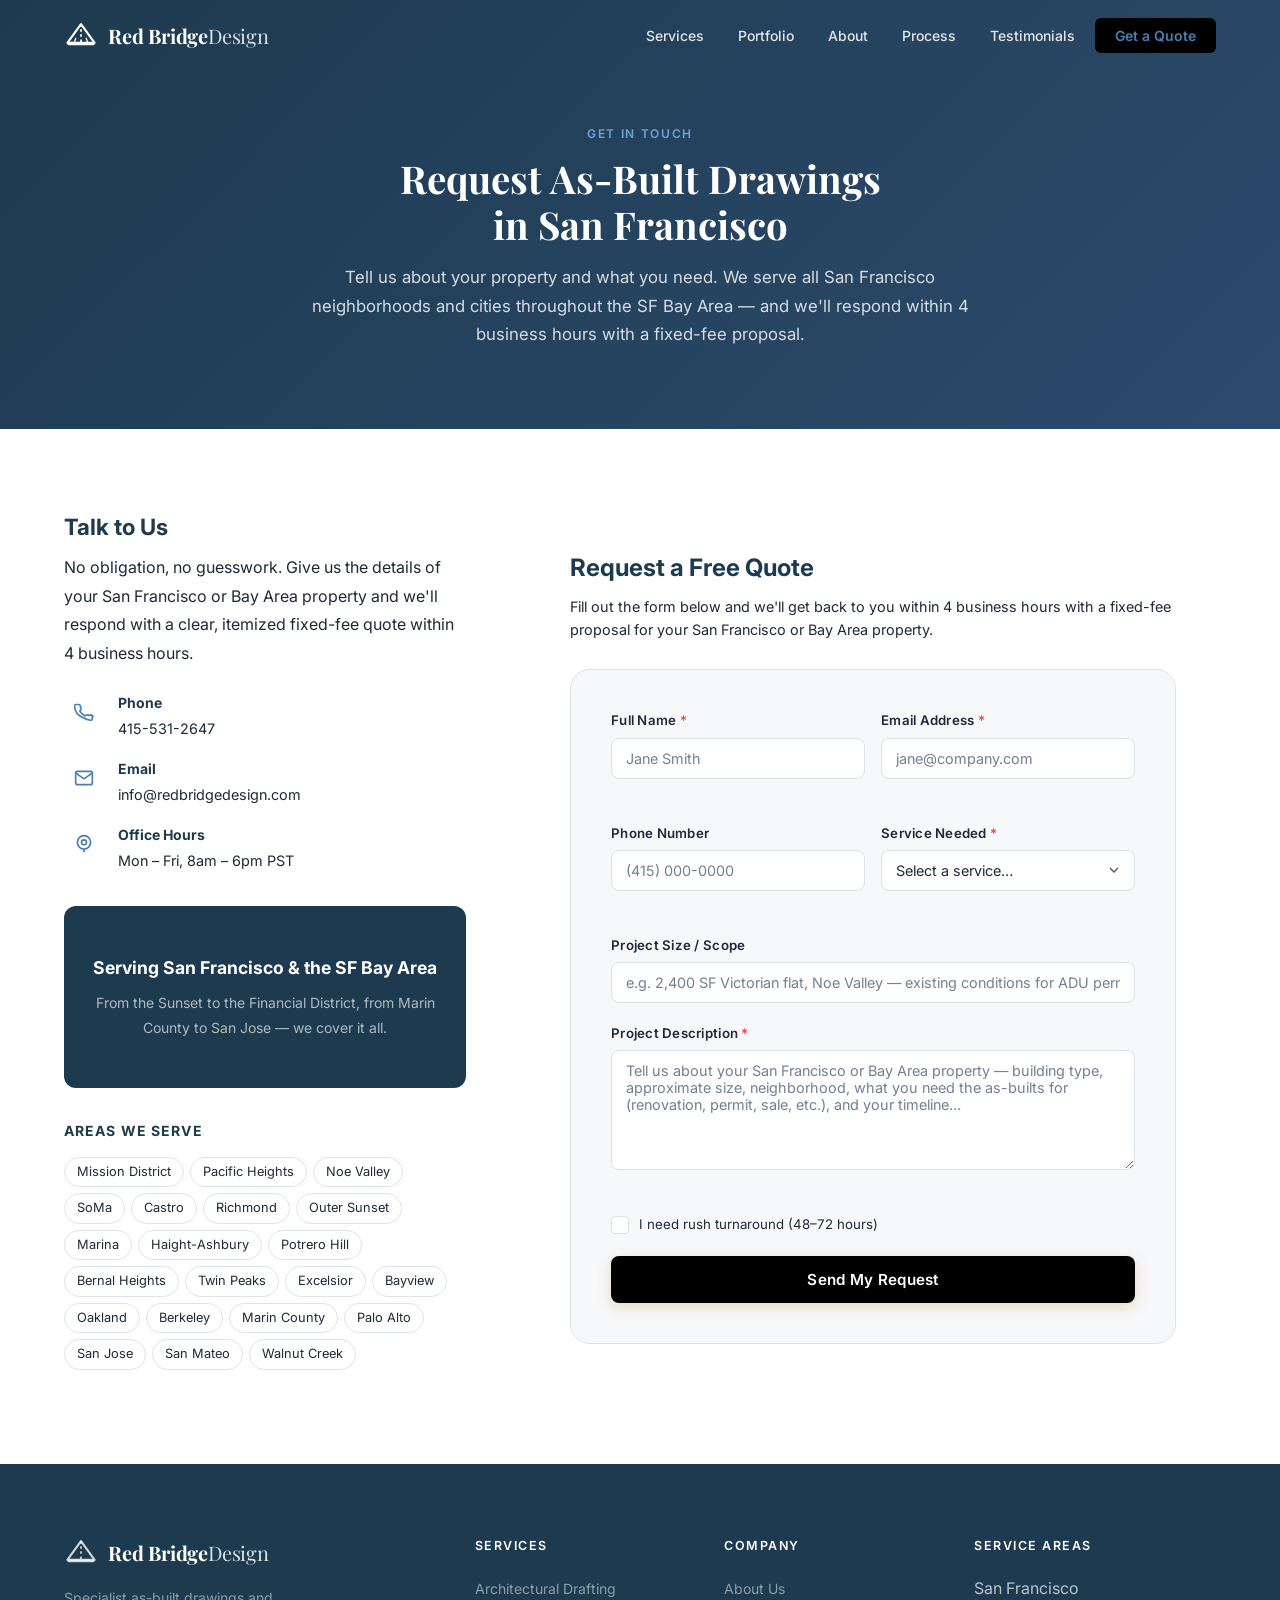
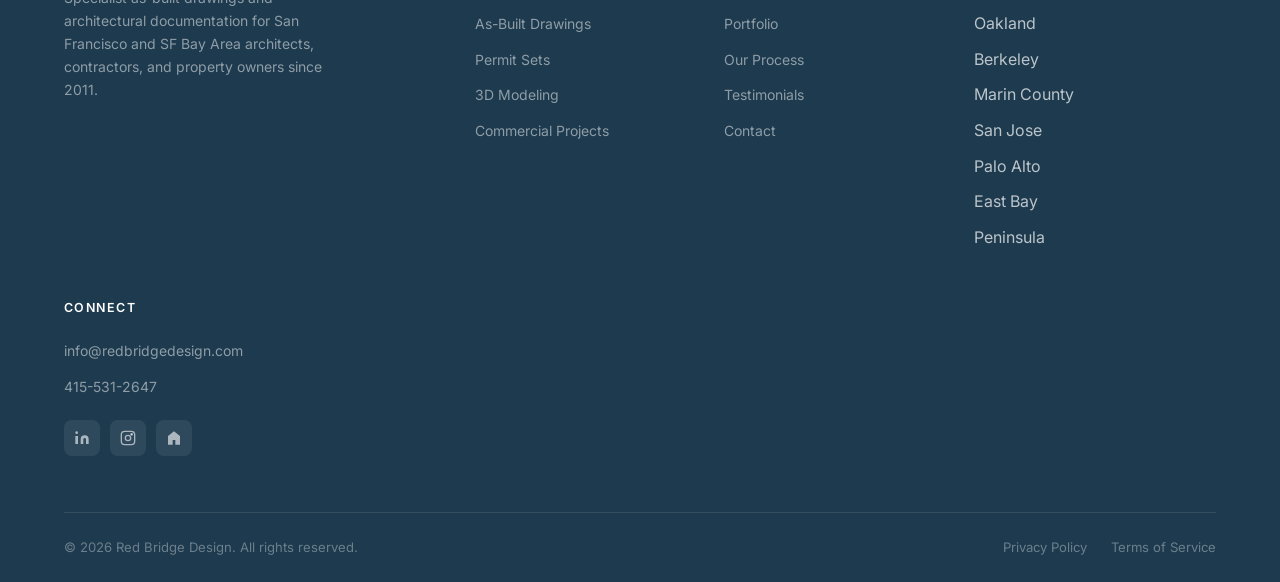
==== contact.html @ 8343b55d "SEO overhaul: separate pages, SF Bay Area optimization, schema markup - Break out all nav sections i" ====
<!DOCTYPE html>
<html lang="en">
<head>
  <meta charset="UTF-8" />
  <meta name="viewport" content="width=device-width, initial-scale=1.0" />
  <title>Get a Free As-Built Drawing Quote | Red Bridge Design San Francisco</title>
  <meta name="description" content="Request a free quote for as-built drawings in San Francisco or the SF Bay Area. Red Bridge Design responds within 4 hours with a fixed-fee proposal." />
  <link rel="canonical" href="https://redbridgedesign.com/contact.html" />

  <!-- Open Graph -->
  <meta property="og:title" content="Get a Free As-Built Drawing Quote | Red Bridge Design San Francisco" />
  <meta property="og:description" content="Request a free quote for as-built drawings in San Francisco or the SF Bay Area. Fixed-fee proposals returned within 4 hours." />
  <meta property="og:url" content="https://redbridgedesign.com/contact.html" />
  <meta property="og:type" content="website" />
  <meta property="og:image" content="https://redbridgedesign.com/assets/og-image.jpg" />

  <!-- Twitter Card -->
  <meta name="twitter:card" content="summary_large_image" />
  <meta name="twitter:title" content="Get a Free As-Built Drawing Quote | Red Bridge Design San Francisco" />
  <meta name="twitter:description" content="Fixed-fee as-built drawing proposals for San Francisco and SF Bay Area properties. Respond within 4 hours." />

  <link rel="stylesheet" href="styles.css" />
  <link rel="preconnect" href="https://fonts.googleapis.com" />
  <link rel="preconnect" href="https://fonts.gstatic.com" crossorigin />
  <link href="https://fonts.googleapis.com/css2?family=Inter:wght@300;400;500;600;700&family=Playfair+Display:wght@400;600;700&display=swap" rel="stylesheet" />
  <style>
    .page-hero {
      background: linear-gradient(135deg, var(--clr-navy) 0%, var(--clr-navy-mid) 100%);
      color: white;
      padding: 120px 0 80px;
      text-align: center;
    }
    .page-hero .section-eyebrow { color: var(--clr-blue-light); }
    .page-hero .section-title { color: white; }
    .page-hero .section-subtitle { color: rgba(255,255,255,0.82); max-width: 700px; margin: 0 auto; }
    .nav__link--active { color: var(--clr-blue) !important; font-weight: 600; }

    .contact-page { padding: 80px 0; }
    .contact-page__grid { display: grid; grid-template-columns: 1fr 1.6fr; gap: 64px; align-items: start; }

    .contact-sidebar h2 { color: var(--clr-navy); font-size: 1.4rem; margin-bottom: 8px; }
    .contact-sidebar p { color: var(--clr-text-muted); line-height: 1.8; margin-bottom: 24px; }
    .contact-detail-list { list-style: none; padding: 0; display: flex; flex-direction: column; gap: 16px; margin-bottom: 32px; }
    .contact-detail-list li { display: flex; gap: 14px; align-items: flex-start; }
    .contact-detail-list__icon { flex-shrink: 0; width: 40px; height: 40px; background: var(--clr-surface); border-radius: 8px; display: flex; align-items: center; justify-content: center; color: var(--clr-blue); }
    .contact-detail-list__icon svg { width: 20px; height: 20px; }
    .contact-detail-list strong { display: block; color: var(--clr-navy); font-size: 0.875rem; margin-bottom: 2px; }
    .contact-detail-list a, .contact-detail-list span { color: var(--clr-text-muted); font-size: 0.9rem; }
    .contact-detail-list a:hover { color: var(--clr-blue); }

    .contact-map-placeholder { background: var(--clr-navy); border-radius: 12px; padding: 48px 24px; text-align: center; color: white; margin-bottom: 32px; }
    .contact-map-placeholder h3 { color: white; margin-bottom: 8px; font-size: 1.1rem; }
    .contact-map-placeholder p { color: rgba(255,255,255,0.65); font-size: 0.875rem; margin: 0; }

    .contact-areas h3 { color: var(--clr-navy); font-size: 0.875rem; text-transform: uppercase; letter-spacing: 0.08em; margin-bottom: 14px; }
    .contact-area-tags { display: flex; flex-wrap: wrap; gap: 6px; }
    .contact-area-tag { background: var(--clr-surface); border: 1px solid var(--clr-border); border-radius: 16px; padding: 4px 12px; font-size: 0.8rem; color: var(--clr-text-muted); }

    .contact-form-wrap { background: var(--clr-surface); border-radius: 16px; padding: 40px; }
    .contact-form-wrap h2 { color: var(--clr-navy); margin-bottom: 8px; }
    .contact-form-wrap .form-intro { color: var(--clr-text-muted); margin-bottom: 28px; font-size: 0.9rem; }

    @media (max-width: 900px) {
      .contact-page__grid { grid-template-columns: 1fr; gap: 48px; }
    }
  </style>
</head>
<body>

  <!-- ======= NAVIGATION ======= -->
  <header class="site-header" id="site-header">
    <nav class="nav container">
      <a href="index.html" class="nav__logo">
        <span class="nav__logo-icon">
          <svg viewBox="0 0 40 40" fill="none" xmlns="http://www.w3.org/2000/svg" aria-hidden="true">
            <rect x="4" y="28" width="32" height="3" rx="1.5" fill="currentColor"/>
            <path d="M20 6 L36 28 H4 Z" stroke="currentColor" stroke-width="2.5" fill="none" stroke-linejoin="round"/>
            <line x1="20" y1="6" x2="20" y2="28" stroke="currentColor" stroke-width="2" stroke-dasharray="3 3"/>
            <line x1="12" y1="28" x2="14" y2="22" stroke="currentColor" stroke-width="1.5"/>
            <line x1="28" y1="28" x2="26" y2="22" stroke="currentColor" stroke-width="1.5"/>
          </svg>
        </span>
        <span class="nav__logo-text">Red Bridge<span>Design</span></span>
      </a>

      <ul class="nav__links" id="nav-links">
        <li><a href="services.html" class="nav__link">Services</a></li>
        <li><a href="portfolio.html" class="nav__link">Portfolio</a></li>
        <li><a href="about.html" class="nav__link">About</a></li>
        <li><a href="process.html" class="nav__link">Process</a></li>
        <li><a href="testimonials.html" class="nav__link">Testimonials</a></li>
        <li><a href="contact.html" class="nav__link nav__link--active nav__link--cta">Get a Quote</a></li>
      </ul>

      <button class="nav__hamburger" id="hamburger" aria-label="Toggle navigation" aria-expanded="false">
        <span></span><span></span><span></span>
      </button>
    </nav>
  </header>

  <main>

    <!-- ======= PAGE HERO ======= -->
    <section class="page-hero section">
      <div class="container">
        <p class="section-eyebrow">Get In Touch</p>
        <h1 class="section-title">Request As-Built Drawings<br/>in San Francisco</h1>
        <p class="section-subtitle">Tell us about your property and what you need. We serve all San Francisco neighborhoods and cities throughout the SF Bay Area — and we'll respond within 4 business hours with a fixed-fee proposal.</p>
      </div>
    </section>

    <!-- ======= CONTACT SECTION ======= -->
    <section class="contact-page section">
      <div class="container">
        <div class="contact-page__grid">

          <!-- Sidebar -->
          <aside class="contact-sidebar">
            <h2>Talk to Us</h2>
            <p>No obligation, no guesswork. Give us the details of your San Francisco or Bay Area property and we'll respond with a clear, itemized fixed-fee quote within 4 business hours.</p>

            <ul class="contact-detail-list">
              <li>
                <div class="contact-detail-list__icon" aria-hidden="true">
                  <svg viewBox="0 0 24 24" fill="none" stroke="currentColor" stroke-width="2"><path d="M22 16.92v3a2 2 0 01-2.18 2 19.79 19.79 0 01-8.63-3.07A19.5 19.5 0 013.7 13.9a19.79 19.79 0 01-3.07-8.67A2 2 0 012.61 3h3a2 2 0 012 1.72c.127.96.361 1.903.7 2.81a2 2 0 01-.45 2.11L6.91 10.6a16 16 0 006.29 6.29l.96-.96a2 2 0 012.11-.45c.907.339 1.85.573 2.81.7A2 2 0 0122 18.92z"/></svg>
                </div>
                <div>
                  <strong>Phone</strong>
                  <a href="tel:4155312647">415-531-2647</a>
                </div>
              </li>
              <li>
                <div class="contact-detail-list__icon" aria-hidden="true">
                  <svg viewBox="0 0 24 24" fill="none" stroke="currentColor" stroke-width="2"><path d="M4 4h16c1.1 0 2 .9 2 2v12c0 1.1-.9 2-2 2H4c-1.1 0-2-.9-2-2V6c0-1.1.9-2 2-2z"/><polyline points="22,6 12,13 2,6"/></svg>
                </div>
                <div>
                  <strong>Email</strong>
                  <a href="mailto:info@redbridgedesign.com">info@redbridgedesign.com</a>
                </div>
              </li>
              <li>
                <div class="contact-detail-list__icon" aria-hidden="true">
                  <svg viewBox="0 0 24 24" fill="none" stroke="currentColor" stroke-width="2"><circle cx="12" cy="10" r="3"/><path d="M12 2a8 8 0 010 16c-4.418 0-8-3.582-8-8s3.582-8 8-8z"/><path d="M12 18v4"/></svg>
                </div>
                <div>
                  <strong>Office Hours</strong>
                  <span>Mon – Fri, 8am – 6pm PST</span>
                </div>
              </li>
            </ul>

            <div class="contact-map-placeholder" role="img" aria-label="Service area map placeholder">
              <h3>Serving San Francisco &amp; the SF Bay Area</h3>
              <p>From the Sunset to the Financial District, from Marin County to San Jose — we cover it all.</p>
            </div>

            <div class="contact-areas">
              <h3>Areas We Serve</h3>
              <div class="contact-area-tags">
                <span class="contact-area-tag">Mission District</span>
                <span class="contact-area-tag">Pacific Heights</span>
                <span class="contact-area-tag">Noe Valley</span>
                <span class="contact-area-tag">SoMa</span>
                <span class="contact-area-tag">Castro</span>
                <span class="contact-area-tag">Richmond</span>
                <span class="contact-area-tag">Outer Sunset</span>
                <span class="contact-area-tag">Marina</span>
                <span class="contact-area-tag">Haight-Ashbury</span>
                <span class="contact-area-tag">Potrero Hill</span>
                <span class="contact-area-tag">Bernal Heights</span>
                <span class="contact-area-tag">Twin Peaks</span>
                <span class="contact-area-tag">Excelsior</span>
                <span class="contact-area-tag">Bayview</span>
                <span class="contact-area-tag">Oakland</span>
                <span class="contact-area-tag">Berkeley</span>
                <span class="contact-area-tag">Marin County</span>
                <span class="contact-area-tag">Palo Alto</span>
                <span class="contact-area-tag">San Jose</span>
                <span class="contact-area-tag">San Mateo</span>
                <span class="contact-area-tag">Walnut Creek</span>
              </div>
            </div>
          </aside>

          <!-- Form -->
          <div class="contact-form-wrap">
            <h2>Request a Free Quote</h2>
            <p class="form-intro">Fill out the form below and we'll get back to you within 4 business hours with a fixed-fee proposal for your San Francisco or Bay Area property.</p>

            <form class="contact__form" id="contact-form" action="submit.php" method="POST" novalidate>
              <div class="form-row">
                <div class="form-group">
                  <label for="name">Full Name <span aria-hidden="true">*</span></label>
                  <input type="text" id="name" name="name" placeholder="Jane Smith" required autocomplete="name" />
                  <span class="form-error" id="name-error" role="alert"></span>
                </div>
                <div class="form-group">
                  <label for="email">Email Address <span aria-hidden="true">*</span></label>
                  <input type="email" id="email" name="email" placeholder="jane@company.com" required autocomplete="email" />
                  <span class="form-error" id="email-error" role="alert"></span>
                </div>
              </div>

              <div class="form-row">
                <div class="form-group">
                  <label for="phone">Phone Number</label>
                  <input type="tel" id="phone" name="phone" placeholder="(415) 000-0000" autocomplete="tel" />
                </div>
                <div class="form-group">
                  <label for="service">Service Needed <span aria-hidden="true">*</span></label>
                  <select id="service" name="service" required>
                    <option value="">Select a service…</option>
                    <option value="architectural-drafting">Architectural Drafting</option>
                    <option value="as-built">As-Built Drawings</option>
                    <option value="permit-set">Permit Drawing Set</option>
                    <option value="3d-modeling">3D Modeling / BIM</option>
                    <option value="commercial">Commercial / Multi-Family</option>
                    <option value="historic">Historic / Renovation</option>
                    <option value="other">Other</option>
                  </select>
                  <span class="form-error" id="service-error" role="alert"></span>
                </div>
              </div>

              <div class="form-group">
                <label for="project-size">Project Size / Scope</label>
                <input type="text" id="project-size" name="project-size" placeholder="e.g. 2,400 SF Victorian flat, Noe Valley — existing conditions for ADU permit" />
              </div>

              <div class="form-group">
                <label for="message">Project Description <span aria-hidden="true">*</span></label>
                <textarea id="message" name="message" rows="5" placeholder="Tell us about your San Francisco or Bay Area property — building type, approximate size, neighborhood, what you need the as-builts for (renovation, permit, sale, etc.), and your timeline…" required></textarea>
                <span class="form-error" id="message-error" role="alert"></span>
              </div>

              <div class="form-group form-group--checkbox">
                <label class="checkbox-label">
                  <input type="checkbox" name="rush" id="rush" />
                  <span class="checkbox-custom" aria-hidden="true"></span>
                  I need rush turnaround (48–72 hours)
                </label>
              </div>

              <button type="submit" class="btn btn--primary btn--full" id="submit-btn">
                <span class="btn__text">Send My Request</span>
                <span class="btn__loading" aria-hidden="true"></span>
              </button>

              <div class="form-success" id="form-success" role="status" aria-live="polite">
                <svg viewBox="0 0 24 24" fill="none" stroke="currentColor" stroke-width="2" aria-hidden="true"><circle cx="12" cy="12" r="10"/><polyline points="20 6 9 17 4 12"/></svg>
                <strong>Request received!</strong> We'll be in touch within 4 business hours.
              </div>

              <div class="form-send-error" id="form-send-error" role="alert" aria-live="polite">
                <svg viewBox="0 0 24 24" fill="none" stroke="currentColor" stroke-width="2" aria-hidden="true"><circle cx="12" cy="12" r="10"/><line x1="12" y1="8" x2="12" y2="12"/><line x1="12" y1="16" x2="12.01" y2="16"/></svg>
                <strong>Something went wrong.</strong> Please email us directly at <a href="mailto:info@redbridgedesign.com">info@redbridgedesign.com</a>.
              </div>
            </form>
          </div>

        </div>
      </div>
    </section>

  </main>

  <!-- ======= FOOTER ======= -->
  <footer class="footer">
    <div class="container">
      <div class="footer__grid">
        <div class="footer__brand">
          <a href="index.html" class="nav__logo">
            <span class="nav__logo-icon">
              <svg viewBox="0 0 40 40" fill="none" xmlns="http://www.w3.org/2000/svg" aria-hidden="true">
                <rect x="4" y="28" width="32" height="3" rx="1.5" fill="currentColor"/>
                <path d="M20 6 L36 28 H4 Z" stroke="currentColor" stroke-width="2.5" fill="none" stroke-linejoin="round"/>
                <line x1="20" y1="6" x2="20" y2="28" stroke="currentColor" stroke-width="2" stroke-dasharray="3 3"/>
              </svg>
            </span>
            <span class="nav__logo-text">Red Bridge<span>Design</span></span>
          </a>
          <p class="footer__tagline">Specialist as-built drawings and architectural documentation for San Francisco and SF Bay Area architects, contractors, and property owners since 2011.</p>
        </div>

        <div class="footer__col">
          <h4>Services</h4>
          <ul>
            <li><a href="services.html">Architectural Drafting</a></li>
            <li><a href="services.html">As-Built Drawings</a></li>
            <li><a href="services.html">Permit Sets</a></li>
            <li><a href="services.html">3D Modeling</a></li>
            <li><a href="services.html">Commercial Projects</a></li>
          </ul>
        </div>

        <div class="footer__col">
          <h4>Company</h4>
          <ul>
            <li><a href="about.html">About Us</a></li>
            <li><a href="portfolio.html">Portfolio</a></li>
            <li><a href="process.html">Our Process</a></li>
            <li><a href="testimonials.html">Testimonials</a></li>
            <li><a href="contact.html">Contact</a></li>
          </ul>
        </div>

        <div class="footer__col">
          <h4>Service Areas</h4>
          <ul>
            <li>San Francisco</li>
            <li>Oakland</li>
            <li>Berkeley</li>
            <li>Marin County</li>
            <li>San Jose</li>
            <li>Palo Alto</li>
            <li>East Bay</li>
            <li>Peninsula</li>
          </ul>
        </div>

        <div class="footer__col">
          <h4>Connect</h4>
          <ul>
            <li><a href="mailto:info@redbridgedesign.com">info@redbridgedesign.com</a></li>
            <li><a href="tel:4155312647">415-531-2647</a></li>
          </ul>
          <div class="footer__social">
            <a href="#" aria-label="LinkedIn" class="footer__social-link">
              <svg viewBox="0 0 24 24" fill="currentColor" aria-hidden="true"><path d="M16 8a6 6 0 016 6v7h-4v-7a2 2 0 00-2-2 2 2 0 00-2 2v7h-4v-7a6 6 0 016-6zM2 9h4v12H2z"/><circle cx="4" cy="4" r="2"/></svg>
            </a>
            <a href="#" aria-label="Instagram" class="footer__social-link">
              <svg viewBox="0 0 24 24" fill="none" stroke="currentColor" stroke-width="2" aria-hidden="true"><rect x="2" y="2" width="20" height="20" rx="5"/><circle cx="12" cy="12" r="4"/><circle cx="17.5" cy="6.5" r="1" fill="currentColor"/></svg>
            </a>
            <a href="#" aria-label="Houzz" class="footer__social-link">
              <svg viewBox="0 0 24 24" fill="currentColor" aria-hidden="true"><path d="M12 2L3 9v13h7v-7h4v7h7V9z"/></svg>
            </a>
          </div>
        </div>
      </div>

      <div class="footer__bottom">
        <p>&copy; 2026 Red Bridge Design. All rights reserved.</p>
        <div class="footer__bottom-links">
          <a href="#">Privacy Policy</a>
          <a href="#">Terms of Service</a>
        </div>
      </div>
    </div>
  </footer>

  <!-- ======= BACK TO TOP ======= -->
  <button class="back-to-top" id="back-to-top" aria-label="Back to top">
    <svg viewBox="0 0 24 24" fill="none" stroke="currentColor" stroke-width="2.5" aria-hidden="true"><polyline points="18 15 12 9 6 15"/></svg>
  </button>

  <script src="script.js"></script>
</body>
</html>
---- styles.css ----
/* =====================================================
   DRAFTLINE STUDIO — styles.css
   Modern architectural drafting website
   ===================================================== */

/* ── 1. CSS CUSTOM PROPERTIES ── */
:root {
  /* Colors */
  --clr-navy: #1d3a4e;
  --clr-navy-mid:   #2d4a6e;
  --clr-navy-light: #3d6494;
  --clr-blue:       #4a7fb5;
  --clr-blue-light: #6fa3d8;
  --clr-accent: #000;
  --clr-accent-lt: #000;
  --clr-white:      #ffffff;
  --clr-off-white:  #f7f8fa;
  --clr-bg:         #f0f4f8;
  --clr-text:       #1e2a3a;
  --clr-text-mid:   #4a5568;
  --clr-text-light: #718096;
  --clr-border:     #dde3ec;
  --clr-success:    #27ae60;
  --clr-error:      #e74c3c;

  /* Typography */
  --font-sans:    'Inter', system-ui, -apple-system, sans-serif;
  --font-serif:   'Playfair Display', Georgia, serif;

  /* Sizing */
  --container:    1200px;
  --nav-h:        72px;
  --radius-sm:    6px;
  --radius-md:    12px;
  --radius-lg:    20px;

  /* Shadows */
  --shadow-sm:    0 1px 3px rgba(0,0,0,.08), 0 1px 2px rgba(0,0,0,.06);
  --shadow-md:    0 4px 16px rgba(0,0,0,.10), 0 2px 6px rgba(0,0,0,.06);
  --shadow-lg:    0 12px 40px rgba(0,0,0,.12), 0 4px 12px rgba(0,0,0,.08);
  --shadow-xl:    0 24px 60px rgba(0,0,0,.16);

  /* Transitions */
  --ease:         cubic-bezier(0.4, 0, 0.2, 1);
  --ease-out:     cubic-bezier(0, 0, 0.2, 1);
  --duration:     300ms;
}

/* ── 2. RESET & BASE ── */
*, *::before, *::after { box-sizing: border-box; margin: 0; padding: 0; }

html {
  scroll-behavior: smooth;
  font-size: 16px;
  -webkit-text-size-adjust: 100%;
}

body {
  font-family: var(--font-sans);
  color: var(--clr-text);
  background: var(--clr-white);
  line-height: 1.6;
  overflow-x: hidden;
}

img, svg { display: block; max-width: 100%; }
a { color: inherit; text-decoration: none; }
ul { list-style: none; }
button { cursor: pointer; border: none; background: none; font-family: inherit; }
input, textarea, select { font-family: inherit; }

/* ── 3. UTILITIES ── */
.container {
  width: 100%;
  max-width: var(--container);
  margin: 0 auto;
  padding: 0 24px;
}

.section {
  padding: 100px 0;
}

.section-header {
  text-align: center;
  max-width: 640px;
  margin: 0 auto 64px;
}

.section-header--left {
  text-align: left;
  margin: 0 0 40px;
}

.section-eyebrow {
  display: inline-block;
  font-size: .75rem;
  font-weight: 600;
  letter-spacing: .14em;
  text-transform: uppercase;
  color: var(--clr-accent);
  margin-bottom: 12px;
}

.section-title {
  font-family: var(--font-serif);
  font-size: clamp(1.8rem, 3vw, 2.6rem);
  font-weight: 700;
  line-height: 1.2;
  color: var(--clr-navy);
  margin-bottom: 16px;
}

.section-subtitle {
  font-size: 1.05rem;
  color: var(--clr-text-mid);
  line-height: 1.7;
}

/* ── 4. BUTTONS ── */
.btn {
  display: inline-flex;
  align-items: center;
  justify-content: center;
  gap: 8px;
  padding: 14px 28px;
  border-radius: 8px;
  font-size: .95rem;
  font-weight: 600;
  letter-spacing: .02em;
  transition: background var(--duration) var(--ease),
              color var(--duration) var(--ease),
              transform var(--duration) var(--ease),
              box-shadow var(--duration) var(--ease);
  white-space: nowrap;
}

.btn--primary {
  background: var(--clr-accent);
  color: var(--clr-white);
  box-shadow: 0 4px 14px rgba(200,150,60,.3);
}
.btn--primary:hover, .btn--primary:focus-visible {
  background: var(--clr-accent-lt);
  transform: translateY(-2px);
  box-shadow: 0 8px 20px rgba(200,150,60,.4);
}

.btn--ghost {
  background: transparent;
  color: var(--clr-white);
  border: 2px solid rgba(255,255,255,.5);
}
.btn--ghost:hover, .btn--ghost:focus-visible {
  background: rgba(255,255,255,.1);
  border-color: var(--clr-white);
  transform: translateY(-2px);
}

.btn--full { width: 100%; }

.btn__loading {
  display: none;
  width: 18px;
  height: 18px;
  border: 2px solid rgba(255,255,255,.4);
  border-top-color: #fff;
  border-radius: 50%;
  animation: spin .7s linear infinite;
}
.btn--loading .btn__text { opacity: .6; }
.btn--loading .btn__loading { display: block; }

@keyframes spin { to { transform: rotate(360deg); } }

/* ── 5. SCROLL REVEAL ── */
.reveal {
  opacity: 0;
  transform: translateY(28px);
  transition: opacity .65s var(--ease-out),
              transform .65s var(--ease-out);
}
.reveal--delay-1 { transition-delay: .1s; }
.reveal--delay-2 { transition-delay: .2s; }
.reveal--delay-3 { transition-delay: .3s; }
.reveal--delay-4 { transition-delay: .4s; }
.reveal.is-visible {
  opacity: 1;
  transform: none;
}

/* ── 6. NAVIGATION ── */
.site-header {
  position: fixed;
  top: 0;
  left: 0;
  right: 0;
  z-index: 1000;
  height: var(--nav-h);
  transition: background var(--duration) var(--ease),
              box-shadow var(--duration) var(--ease),
              backdrop-filter var(--duration) var(--ease);
}

.site-header.scrolled {
  background: rgba(255,255,255,.95);
  backdrop-filter: blur(12px);
  -webkit-backdrop-filter: blur(12px);
  box-shadow: var(--shadow-md);
}

.site-header.scrolled .nav__logo-text { color: var(--clr-navy); }
.site-header.scrolled .nav__logo-icon { color: var(--clr-navy-mid); }
.site-header.scrolled .nav__link { color: var(--clr-text-mid); }
.site-header.scrolled .nav__link:hover { color: var(--clr-navy); }
.site-header.scrolled .nav__link--cta { color: var(--clr-white); }
.site-header.scrolled .nav__hamburger span { background: var(--clr-navy); }

.nav {
  display: flex;
  align-items: center;
  justify-content: space-between;
  height: 100%;
}

.nav__logo {
  display: flex;
  align-items: center;
  gap: 10px;
  text-decoration: none;
}

.nav__logo-icon {
  width: 34px;
  height: 34px;
  color: var(--clr-white);
  transition: color var(--duration) var(--ease);
  flex-shrink: 0;
}

.nav__logo-text {
  font-family: var(--font-serif);
  font-size: 1.25rem;
  font-weight: 700;
  color: var(--clr-white);
  letter-spacing: -.01em;
  transition: color var(--duration) var(--ease);
  line-height: 1;
}
.nav__logo-text span {
  font-weight: 300;
  opacity: .85;
}

.nav__links {
  display: flex;
  align-items: center;
  gap: 6px;
}

.nav__link {
  font-size: .875rem;
  font-weight: 500;
  padding: 8px 14px;
  border-radius: 6px;
  color: rgba(255,255,255,.88);
  transition: color var(--duration) var(--ease),
              background var(--duration) var(--ease);
}
.nav__link:hover { color: var(--clr-white); background: rgba(255,255,255,.1); }

.nav__link--cta {
  background: var(--clr-accent);
  color: var(--clr-white) !important;
  padding: 9px 20px;
}
.nav__link--cta:hover {
  background: var(--clr-accent-lt);
  background: var(--clr-accent-lt) !important;
  transform: translateY(-1px);
  box-shadow: 0 4px 12px rgba(200,150,60,.35);
}

.nav__hamburger {
  display: none;
  flex-direction: column;
  gap: 5px;
  padding: 8px;
  border-radius: 6px;
}
.nav__hamburger span {
  display: block;
  width: 22px;
  height: 2px;
  background: var(--clr-white);
  border-radius: 2px;
  transition: transform var(--duration) var(--ease),
              opacity var(--duration) var(--ease),
              background var(--duration) var(--ease);
}
.nav__hamburger[aria-expanded="true"] span:nth-child(1) { transform: translateY(7px) rotate(45deg); }
.nav__hamburger[aria-expanded="true"] span:nth-child(2) { opacity: 0; }
.nav__hamburger[aria-expanded="true"] span:nth-child(3) { transform: translateY(-7px) rotate(-45deg); }

/* ── 7. HERO ── */
.hero {
  position: relative;
  min-height: 100svh;
  display: flex;
  align-items: center;
  background: linear-gradient(135deg, var(--clr-navy) 0%, #0f2640 50%, #1a3a5c 100%);
  overflow: hidden;
  padding-top: var(--nav-h);
}

/* ── Carousel background (z-index 0 — bottom of hero stack) ── */
.hero__carousel-bg {
  position: absolute;
  inset: 0;
  z-index: 0;
  overflow: hidden;
  pointer-events: none;
  opacity: 0.2;
}

.hero__slide {
  position: absolute;
  inset: 0;
  transition: opacity 1.2s ease-in-out;
  will-change: opacity;
}
.hero__slide--visible { opacity: 1; }
.hero__slide--hidden  { opacity: 0; }

.hero__slide-inner {
  position: absolute;
  inset: 0;
  display: flex;
  align-items: center;
  justify-content: center;
  transform-origin: center center;
  overflow: hidden;
}

/* Slow zoom — alternates in/out each slide */
.hero__slide-inner--zoom-in {
  animation: hero-bg-zoom-in 20s ease-in-out forwards;
}
.hero__slide-inner--zoom-out {
  animation: hero-bg-zoom-out 20s ease-in-out forwards;
}
@keyframes hero-bg-zoom-in {
  from { transform: scale(1.12); }
  to   { transform: scale(1.45); }
}
@keyframes hero-bg-zoom-out {
  from { transform: scale(1.45); }
  to   { transform: scale(1.12); }
}

.hero__canvas {
  display: block;
  /* no max constraints — cover scaling handled in JS */
  max-width: none;
  max-height: none;
}

.hero__bg-grid {
  position: absolute;
  inset: 0;
  z-index: 1;
  background-image:
    linear-gradient(rgba(255,255,255,.04) 1px, transparent 1px),
    linear-gradient(90deg, rgba(255,255,255,.04) 1px, transparent 1px);
  background-size: 48px 48px;
  pointer-events: none;
}

.hero__blueprint {
  position: absolute;
  inset: 0;
  z-index: 1;
  overflow: hidden;
  pointer-events: none;
}
.hero__blueprint svg {
  width: 100%;
  height: 100%;
  object-fit: cover;
}

.hero__content {
  position: relative;
  z-index: 3;
  padding: 80px 0 60px;
  max-width: 760px;
}

.hero__eyebrow {
  font-size: .78rem;
  font-weight: 600;
  letter-spacing: .18em;
  text-transform: uppercase;
  color: var(--clr-accent);
  margin-bottom: 18px;
}

.hero__title {
  font-family: var(--font-serif);
  font-size: clamp(2.4rem, 5.5vw, 4.2rem);
  font-weight: 700;
  line-height: 1.1;
  color: var(--clr-white);
  margin-bottom: 24px;
}
.hero__title em {
  font-style: normal;
  color: var(--clr-blue-light);
}

.hero__subtitle {
  font-size: clamp(1rem, 1.5vw, 1.15rem);
  color: rgba(255,255,255,.75);
  line-height: 1.7;
  max-width: 560px;
  margin-bottom: 36px;
}

.hero__actions {
  display: flex;
  gap: 16px;
  flex-wrap: wrap;
  margin-bottom: 56px;
}

.hero__stats {
  display: flex;
  align-items: center;
  gap: 32px;
  flex-wrap: wrap;
}

.stat { text-align: center; }

.stat__number {
  font-family: var(--font-serif);
  font-size: 2.2rem;
  font-weight: 700;
  color: var(--clr-white);
  line-height: 1;
}

.stat__suffix {
  font-family: var(--font-serif);
  font-size: 1.4rem;
  font-weight: 700;
  color: var(--clr-accent);
}

.stat__label {
  font-size: .78rem;
  color: rgba(255,255,255,.55);
  letter-spacing: .05em;
  text-transform: uppercase;
  margin-top: 4px;
}

.stat__divider {
  width: 1px;
  height: 48px;
  background: rgba(255,255,255,.15);
}

.hero__scroll {
  position: absolute;
  bottom: 32px;
  left: 50%;
  transform: translateX(-50%);
  z-index: 3;
  display: flex;
  flex-direction: column;
  align-items: center;
  gap: 6px;
  opacity: .5;
  transition: opacity var(--duration) var(--ease);
}
.hero__scroll:hover { opacity: 1; }

.hero__scroll-dot {
  width: 6px;
  height: 6px;
  background: var(--clr-white);
  border-radius: 50%;
  animation: scrollBounce 1.8s ease-in-out infinite;
}
@keyframes scrollBounce {
  0%, 100% { transform: translateY(0); opacity: .5; }
  50% { transform: translateY(8px); opacity: 1; }
}

/* ── 8. SERVICES ── */
.services {
  background: var(--clr-off-white);
}

.services__grid {
  display: grid;
  grid-template-columns: repeat(3, 1fr);
  gap: 24px;
}

.service-card {
  background: var(--clr-white);
  border-radius: var(--radius-md);
  padding: 36px 32px;
  border: 1px solid var(--clr-border);
  transition: transform var(--duration) var(--ease),
              box-shadow var(--duration) var(--ease),
              border-color var(--duration) var(--ease);
  position: relative;
  overflow: hidden;
}
.service-card::before {
  content: '';
  position: absolute;
  top: 0;
  left: 0;
  right: 0;
  height: 3px;
  background: var(--clr-navy-mid);
  transform: scaleX(0);
  transform-origin: left;
  transition: transform .4s var(--ease);
}
.service-card:hover { transform: translateY(-6px); box-shadow: var(--shadow-lg); border-color: transparent; }
.service-card:hover::before { transform: scaleX(1); }

.service-card--accent { border-color: var(--clr-navy-mid); }
.service-card--accent::before { transform: scaleX(1); }

.service-card__icon {
  width: 52px;
  height: 52px;
  color: var(--clr-navy-mid);
  margin-bottom: 20px;
}

.service-card__title {
  font-family: var(--font-serif);
  font-size: 1.2rem;
  font-weight: 600;
  color: var(--clr-navy);
  margin-bottom: 12px;
  line-height: 1.3;
}

.service-card__desc {
  font-size: .9rem;
  color: var(--clr-text-mid);
  line-height: 1.65;
  margin-bottom: 20px;
}

.service-card__list {
  display: flex;
  flex-direction: column;
  gap: 8px;
}
.service-card__list li {
  font-size: .84rem;
  color: var(--clr-text-light);
  padding-left: 16px;
  position: relative;
}
.service-card__list li::before {
  content: '—';
  position: absolute;
  left: 0;
  color: var(--clr-accent);
  font-size: .75rem;
}

/* ── 9. PORTFOLIO ── */
.portfolio {
  background: var(--clr-white);
}

.portfolio__filters {
  display: flex;
  align-items: center;
  justify-content: center;
  gap: 8px;
  flex-wrap: wrap;
  margin-bottom: 48px;
}

.filter-btn {
  padding: 8px 20px;
  border-radius: 40px;
  font-size: .85rem;
  font-weight: 500;
  color: var(--clr-text-mid);
  border: 1.5px solid var(--clr-border);
  transition: all var(--duration) var(--ease);
  background: var(--clr-white);
}
.filter-btn:hover, .filter-btn--active {
  background: var(--clr-navy);
  color: var(--clr-white);
  border-color: var(--clr-navy);
  box-shadow: 0 4px 12px rgba(26,46,74,.2);
}

.portfolio__grid {
  display: grid;
  grid-template-columns: repeat(3, 1fr);
  gap: 28px;
}

.portfolio-item {
  border-radius: var(--radius-md);
  overflow: hidden;
  background: var(--clr-white);
  border: 1px solid var(--clr-border);
  transition: transform var(--duration) var(--ease), box-shadow var(--duration) var(--ease);
}
.portfolio-item:hover { transform: translateY(-4px); box-shadow: var(--shadow-lg); }

.portfolio-item--hidden {
  display: none;
}

.portfolio-item__img {
  position: relative;
  aspect-ratio: 4/3;
  overflow: hidden;
  cursor: pointer;
}

/* PDF thumbnail replacing the old SVG drawing div */
.portfolio-item__thumb {
  width: 100%;
  height: 100%;
  position: relative;
  background: #e8edf4;
  display: flex;
  align-items: center;
  justify-content: center;
  overflow: hidden;
  transition: transform .5s var(--ease);
}
.portfolio-item:hover .portfolio-item__thumb { transform: scale(1.04); }

.portfolio-item__canvas {
  display: block;
  max-width: 100%;
  max-height: 100%;
  width: auto;
  height: auto;
}

.portfolio-item__thumb-loader {
  position: absolute;
  inset: 0;
  display: flex;
  align-items: center;
  justify-content: center;
  background: #e8edf4;
  transition: opacity .35s var(--ease);
}
.portfolio-item__thumb-loader.hidden { opacity: 0; pointer-events: none; }

.portfolio-item__spinner {
  width: 28px;
  height: 28px;
  border: 3px solid rgba(45,74,110,.15);
  border-top-color: var(--clr-navy-mid);
  border-radius: 50%;
  animation: spin .75s linear infinite;
}

.portfolio-item__overlay {
  position: absolute;
  inset: 0;
  background: rgba(26,46,74,.7);
  display: flex;
  align-items: center;
  justify-content: center;
  opacity: 0;
  transition: opacity var(--duration) var(--ease);
}
.portfolio-item:hover .portfolio-item__overlay { opacity: 1; }

.portfolio-item__btn {
  padding: 12px 28px;
  background: var(--clr-white);
  color: var(--clr-navy);
  border-radius: 6px;
  font-size: .9rem;
  font-weight: 600;
  transform: translateY(8px);
  transition: transform var(--duration) var(--ease), box-shadow var(--duration) var(--ease);
}
.portfolio-item:hover .portfolio-item__btn { transform: none; box-shadow: var(--shadow-md); }
.portfolio-item__btn:hover { background: var(--clr-accent); color: var(--clr-white); }

.portfolio-item__info {
  padding: 20px 24px 24px;
}

.portfolio-item__tag {
  display: inline-block;
  font-size: .72rem;
  font-weight: 600;
  letter-spacing: .1em;
  text-transform: uppercase;
  color: var(--clr-accent);
  margin-bottom: 8px;
}

.portfolio-item__title {
  font-size: 1rem;
  font-weight: 600;
  color: var(--clr-navy);
  line-height: 1.35;
  margin-bottom: 6px;
}

.portfolio-item__meta {
  font-size: .82rem;
  color: var(--clr-text-light);
}

/* ── 10. PROMO VIDEO ── */
.promo-video {
  background: #111;
}

/* ── 10. ABOUT ── */
.about {
  background: linear-gradient(180deg, var(--clr-off-white) 0%, var(--clr-white) 100%);
}

.about__grid {
  display: grid;
  grid-template-columns: 1fr 1fr;
  gap: 80px;
  align-items: center;
}

.about__visual {
  position: relative;
}

.about__drawing-frame {
  border-radius: var(--radius-md);
  overflow: hidden;
  box-shadow: var(--shadow-xl);
  border: 1px solid var(--clr-border);
  background: var(--clr-bg);
  transition: transform .5s var(--ease);
}
.about__drawing-frame:hover { transform: translateY(-4px) rotate(-0.5deg); }
.about__drawing-frame svg { width: 100%; height: auto; }

.about__badges {
  position: absolute;
  bottom: -16px;
  right: -16px;
  display: flex;
  flex-direction: column;
  gap: 8px;
}

.about__badge {
  background: var(--clr-white);
  border: 1px solid var(--clr-border);
  border-radius: 8px;
  padding: 8px 16px;
  font-size: .8rem;
  color: var(--clr-text-mid);
  box-shadow: var(--shadow-sm);
  white-space: nowrap;
}
.about__badge strong {
  color: var(--clr-navy);
  margin-right: 4px;
}

.about__body {
  font-size: 1.025rem;
  color: var(--clr-text-mid);
  line-height: 1.75;
  margin-bottom: 20px;
}

.about__features {
  display: grid;
  grid-template-columns: 1fr 1fr;
  gap: 20px;
  margin-top: 36px;
}

.about__feature {
  display: flex;
  gap: 12px;
  align-items: flex-start;
}

.about__feature-icon {
  width: 28px;
  height: 28px;
  background: var(--clr-navy);
  border-radius: 50%;
  display: flex;
  align-items: center;
  justify-content: center;
  flex-shrink: 0;
  color: var(--clr-white);
  padding: 5px;
  margin-top: 2px;
}

.about__feature strong {
  display: block;
  font-size: .92rem;
  color: var(--clr-navy);
  margin-bottom: 3px;
}

.about__feature p {
  font-size: .84rem;
  color: var(--clr-text-mid);
  line-height: 1.55;
}

/* ── 11. PROCESS ── */
.process {
  background: var(--clr-navy);
  color: var(--clr-white);
}

.process .section-eyebrow { color: var(--clr-accent-lt); }
.process .section-title { color: var(--clr-white); }

.process__steps {
  display: grid;
  grid-template-columns: 1fr auto 1fr auto 1fr auto 1fr;
  gap: 0;
  align-items: start;
  margin-top: 60px;
}

.process__step {
  display: flex;
  flex-direction: column;
  align-items: center;
  text-align: center;
  padding: 0 16px;
}

.process__step-number {
  width: 60px;
  height: 60px;
  border-radius: 50%;
  background: rgba(255,255,255,.08);
  border: 2px solid rgba(255,255,255,.2);
  display: flex;
  align-items: center;
  justify-content: center;
  font-family: var(--font-serif);
  font-size: 1.3rem;
  font-weight: 700;
  color: var(--clr-accent-lt);
  margin-bottom: 20px;
  transition: background var(--duration), border-color var(--duration);
}
.process__step:hover .process__step-number {
  background: var(--clr-accent);
  border-color: var(--clr-accent);
  color: var(--clr-white);
}

.process__step-content h3 {
  font-family: var(--font-serif);
  font-size: 1.05rem;
  font-weight: 600;
  color: var(--clr-white);
  margin-bottom: 10px;
}

.process__step-content p {
  font-size: .875rem;
  color: rgba(255,255,255,.6);
  line-height: 1.65;
}

.process__connector {
  width: 1px;
  height: 60px;
  background: rgba(255,255,255,.15);
  margin-top: 30px;
  position: relative;
}
.process__connector::after {
  content: '';
  position: absolute;
  top: 50%;
  left: 50%;
  transform: translate(-50%, -50%);
  width: 6px;
  height: 6px;
  border-radius: 50%;
  background: var(--clr-accent);
}

/* ── 12. TESTIMONIALS ── */
.testimonials {
  background: var(--clr-off-white);
  overflow: hidden;
}

.testimonials__track {
  display: grid;
  grid-template-columns: repeat(4, 100%);
  gap: 0;
  transition: transform .5s var(--ease);
}

.testimonial-card {
  background: var(--clr-white);
  border-radius: var(--radius-md);
  padding: 40px;
  border: 1px solid var(--clr-border);
  margin: 0 16px;
  box-shadow: var(--shadow-sm);
  display: flex;
  flex-direction: column;
  gap: 20px;
}

.testimonial-card__stars {
  color: #f4b942;
  font-size: 1.1rem;
  letter-spacing: 2px;
}

.testimonial-card__quote {
  font-size: 1.025rem;
  color: var(--clr-text-mid);
  line-height: 1.7;
  font-style: italic;
  flex: 1;
}

.testimonial-card__author {
  display: flex;
  align-items: center;
  gap: 14px;
}

.testimonial-card__avatar {
  width: 44px;
  height: 44px;
  background: var(--clr-navy);
  color: var(--clr-white);
  border-radius: 50%;
  display: flex;
  align-items: center;
  justify-content: center;
  font-size: .78rem;
  font-weight: 700;
  letter-spacing: .05em;
  flex-shrink: 0;
}

.testimonial-card__author strong {
  display: block;
  font-size: .9rem;
  color: var(--clr-navy);
}
.testimonial-card__author span {
  font-size: .8rem;
  color: var(--clr-text-light);
}

.testimonials__controls {
  display: flex;
  align-items: center;
  justify-content: center;
  gap: 16px;
  margin-top: 36px;
}

.testimonial-nav {
  width: 44px;
  height: 44px;
  border-radius: 50%;
  border: 1.5px solid var(--clr-border);
  background: var(--clr-white);
  display: flex;
  align-items: center;
  justify-content: center;
  color: var(--clr-text-mid);
  transition: all var(--duration) var(--ease);
}
.testimonial-nav:hover {
  background: var(--clr-navy);
  border-color: var(--clr-navy);
  color: var(--clr-white);
}
.testimonial-nav svg { width: 18px; height: 18px; }

.testimonials__dots {
  display: flex;
  gap: 8px;
}

.testimonials__dot {
  width: 8px;
  height: 8px;
  border-radius: 50%;
  background: var(--clr-border);
  border: none;
  transition: all var(--duration) var(--ease);
  padding: 0;
}
.testimonials__dot--active, .testimonials__dot:hover {
  background: var(--clr-navy);
  transform: scale(1.3);
}

/* ── 13. CONTACT ── */
.contact {
  background: var(--clr-white);
}

.contact__grid {
  display: grid;
  grid-template-columns: 1fr 1.4fr;
  gap: 80px;
  align-items: start;
}

.contact__desc {
  font-size: 1rem;
  color: var(--clr-text-mid);
  line-height: 1.7;
  margin-bottom: 40px;
}

.contact__details {
  display: flex;
  flex-direction: column;
  gap: 20px;
}

.contact__detail {
  display: flex;
  align-items: flex-start;
  gap: 14px;
}

.contact__detail-icon {
  width: 40px;
  height: 40px;
  background: var(--clr-bg);
  border-radius: 8px;
  display: flex;
  align-items: center;
  justify-content: center;
  color: var(--clr-navy-mid);
  flex-shrink: 0;
}
.contact__detail-icon svg { width: 18px; height: 18px; }

.contact__detail strong {
  display: block;
  font-size: .82rem;
  font-weight: 600;
  color: var(--clr-text-light);
  letter-spacing: .05em;
  text-transform: uppercase;
  margin-bottom: 3px;
}
.contact__detail a, .contact__detail span {
  font-size: .95rem;
  color: var(--clr-navy);
}
.contact__detail a:hover { color: var(--clr-blue); }

/* Form styles */
.contact__form {
  display: flex;
  flex-direction: column;
  gap: 20px;
  background: var(--clr-off-white);
  border-radius: var(--radius-lg);
  padding: 40px;
  border: 1px solid var(--clr-border);
}

.form-row {
  display: grid;
  grid-template-columns: 1fr 1fr;
  gap: 16px;
}

.form-group {
  display: flex;
  flex-direction: column;
  gap: 6px;
}

.form-group label {
  font-size: .83rem;
  font-weight: 600;
  color: var(--clr-text);
  letter-spacing: .02em;
}
.form-group label span { color: var(--clr-error); }

.form-group input,
.form-group textarea,
.form-group select {
  padding: 11px 14px;
  border: 1.5px solid var(--clr-border);
  border-radius: 8px;
  font-size: .9rem;
  color: var(--clr-text);
  background: var(--clr-white);
  transition: border-color var(--duration) var(--ease), box-shadow var(--duration) var(--ease);
  appearance: none;
  -webkit-appearance: none;
}
.form-group input::placeholder,
.form-group textarea::placeholder { color: var(--clr-text-light); }
.form-group input:focus,
.form-group textarea:focus,
.form-group select:focus {
  outline: none;
  border-color: var(--clr-blue);
  box-shadow: 0 0 0 3px rgba(74,127,181,.15);
}
.form-group input.error,
.form-group textarea.error,
.form-group select.error {
  border-color: var(--clr-error);
  box-shadow: 0 0 0 3px rgba(231,76,60,.1);
}

.form-group select {
  background-image: url("data:image/svg+xml,%3Csvg xmlns='http://www.w3.org/2000/svg' viewBox='0 0 24 24' fill='none' stroke='%234a5568' stroke-width='2'%3E%3Cpolyline points='6 9 12 15 18 9'/%3E%3C/svg%3E");
  background-repeat: no-repeat;
  background-position: right 12px center;
  background-size: 16px;
  padding-right: 36px;
}

.form-group textarea { resize: vertical; min-height: 120px; }

.form-error {
  font-size: .78rem;
  color: var(--clr-error);
  min-height: 18px;
}

.form-group--checkbox { flex-direction: row; align-items: center; }

.checkbox-label {
  display: flex;
  align-items: center;
  gap: 10px;
  cursor: pointer;
  font-size: .875rem;
  color: var(--clr-text-mid);
  font-weight: 400 !important;
  letter-spacing: 0 !important;
}
.checkbox-label input[type="checkbox"] { display: none; }
.checkbox-custom {
  width: 18px;
  height: 18px;
  border: 1.5px solid var(--clr-border);
  border-radius: 4px;
  background: var(--clr-white);
  flex-shrink: 0;
  position: relative;
  transition: all var(--duration) var(--ease);
}
.checkbox-label input:checked + .checkbox-custom {
  background: var(--clr-navy);
  border-color: var(--clr-navy);
}
.checkbox-label input:checked + .checkbox-custom::after {
  content: '';
  position: absolute;
  left: 4px;
  top: 2px;
  width: 6px;
  height: 9px;
  border: 2px solid white;
  border-top: none;
  border-left: none;
  transform: rotate(40deg);
}

.form-success {
  display: none;
  align-items: center;
  gap: 12px;
  padding: 16px 20px;
  background: rgba(39,174,96,.08);
  border: 1.5px solid rgba(39,174,96,.25);
  border-radius: 8px;
  color: var(--clr-success);
  font-size: .9rem;
}
.form-success svg { width: 20px; height: 20px; flex-shrink: 0; }
.form-success.visible { display: flex; }

.form-send-error {
  display: none;
  align-items: center;
  gap: 12px;
  padding: 16px 20px;
  background: rgba(231,76,60,.07);
  border: 1.5px solid rgba(231,76,60,.25);
  border-radius: 8px;
  color: var(--clr-error);
  font-size: .9rem;
  line-height: 1.5;
}
.form-send-error svg { width: 20px; height: 20px; flex-shrink: 0; }
.form-send-error a { color: var(--clr-error); text-decoration: underline; }
.form-send-error.visible { display: flex; }

/* ── 14. FOOTER ── */
.footer {
  background: var(--clr-navy);
  color: rgba(255,255,255,.7);
  padding: 72px 0 0;
}

.footer__grid {
  display: grid;
  grid-template-columns: 1.8fr 1fr 1fr 1.2fr;
  gap: 48px;
  padding-bottom: 56px;
  border-bottom: 1px solid rgba(255,255,255,.1);
}

.footer__brand .nav__logo-text { color: var(--clr-white); }
.footer__brand .nav__logo-icon { color: rgba(255,255,255,.8); }

.footer__tagline {
  font-size: .875rem;
  line-height: 1.65;
  margin-top: 16px;
  color: rgba(255,255,255,.5);
  max-width: 260px;
}

.footer__col h4 {
  font-size: .78rem;
  font-weight: 600;
  letter-spacing: .12em;
  text-transform: uppercase;
  color: var(--clr-white);
  margin-bottom: 20px;
}

.footer__col ul {
  display: flex;
  flex-direction: column;
  gap: 10px;
}

.footer__col ul a {
  font-size: .875rem;
  color: rgba(255,255,255,.5);
  transition: color var(--duration) var(--ease);
}
.footer__col ul a:hover { color: var(--clr-white); }

.footer__social {
  display: flex;
  gap: 10px;
  margin-top: 20px;
}

.footer__social-link {
  width: 36px;
  height: 36px;
  border-radius: 8px;
  background: rgba(255,255,255,.08);
  display: flex;
  align-items: center;
  justify-content: center;
  color: rgba(255,255,255,.6);
  transition: all var(--duration) var(--ease);
}
.footer__social-link:hover {
  background: var(--clr-accent);
  color: var(--clr-white);
}
.footer__social-link svg { width: 16px; height: 16px; }

.footer__bottom {
  display: flex;
  align-items: center;
  justify-content: space-between;
  padding: 24px 0;
  font-size: .82rem;
  color: rgba(255,255,255,.35);
}

.footer__bottom-links {
  display: flex;
  gap: 24px;
}
.footer__bottom-links a { color: rgba(255,255,255,.35); transition: color var(--duration); }
.footer__bottom-links a:hover { color: rgba(255,255,255,.7); }

/* ── 15. LIGHTBOX ── */
.lightbox {
  position: fixed;
  inset: 0;
  z-index: 2000;
  background: #0009;
  display: flex;
  align-items: center;
  justify-content: center;
  padding: 32px;
  backdrop-filter: blur(8px);
  animation: fadeIn .25s var(--ease);
}
.lightbox[hidden] { display: none; }

@keyframes fadeIn { from { opacity: 0; } to { opacity: 1; } }

.lightbox__close {
  position: absolute;
  top: 20px;
  right: 24px;
  font-size: 2rem;
  color: rgba(255,255,255,.7);
  width: 44px;
  height: 44px;
  display: flex;
  align-items: center;
  justify-content: center;
  border-radius: 8px;
  transition: all var(--duration);
}
.lightbox__close:hover { color: white; background: rgba(255,255,255,.1); }

.lightbox__content {
  max-width: 920px;
  width: 100%;
  background: var(--clr-navy);
  border-radius: var(--radius-lg);
  overflow: hidden;
  box-shadow: var(--shadow-xl);
  animation: scaleIn .3s var(--ease-out);
}
@keyframes scaleIn { from { opacity: 0; transform: scale(.94); } to { opacity: 1; transform: none; } }

/* PDF stage inside lightbox */
.lightbox__pdf-stage {
  position: relative;
  background: #e8edf4;
  display: flex;
  align-items: center;
  justify-content: center;
  min-height: 300px;
  max-height: 55vh;
  overflow: hidden;
}

.lightbox__pdf-canvas {
  display: block;
  max-width: 100%;
  max-height: 55vh;
  width: auto;
  height: auto;
}

/* Thumbnail strip */
.lightbox__thumb-strip {
  display: flex;
  gap: 6px;
  padding: 10px 14px;
  overflow-x: auto;
  overflow-y: hidden;
  background: rgba(6,12,22,.75);
  scrollbar-width: thin;
  scrollbar-color: rgba(255,255,255,.18) transparent;
}
.lightbox__thumb-strip:empty { display: none; }
.lightbox__thumb-strip::-webkit-scrollbar { height: 4px; }
.lightbox__thumb-strip::-webkit-scrollbar-thumb {
  background: rgba(255,255,255,.18);
  border-radius: 2px;
}

.lightbox__thumb-btn {
  flex-shrink: 0;
  position: relative;
  border: 2px solid transparent;
  border-radius: 4px;
  overflow: hidden;
  opacity: 0.48;
  transition: opacity var(--duration) var(--ease), border-color var(--duration) var(--ease);
  cursor: pointer;
  padding: 0;
  background: #c8d0dc;
  min-width: 48px;
}
.lightbox__thumb-btn:hover { opacity: 0.8; }
.lightbox__thumb-btn.active {
  border-color: var(--clr-accent);
  opacity: 1;
}
.lightbox__thumb-btn canvas {
  display: block;
  height: 76px;
  width: auto;
}
.lightbox__thumb-num {
  position: absolute;
  bottom: 0;
  left: 0;
  right: 0;
  text-align: center;
  font-size: .6rem;
  font-family: monospace;
  color: rgba(255,255,255,.9);
  background: rgba(10,18,30,.55);
  padding: 1px 0 2px;
  line-height: 1.2;
}

.lightbox__pdf-loader {
  position: absolute;
  inset: 0;
  display: flex;
  align-items: center;
  justify-content: center;
  background: #e8edf4;
  transition: opacity .3s var(--ease);
  z-index: 1;
}
.lightbox__pdf-loader.hidden { opacity: 0; pointer-events: none; }

.lightbox__pdf-spinner {
  width: 40px;
  height: 40px;
  border: 4px solid rgba(45,74,110,.18);
  border-top-color: var(--clr-navy-mid);
  border-radius: 50%;
  animation: spin .75s linear infinite;
}

/* Bottom bar: title + navigation */
.lightbox__pdf-bar {
  display: flex;
  align-items: center;
  justify-content: space-between;
  padding: 14px 20px;
  background: var(--clr-navy);
  gap: 16px;
  flex-wrap: wrap;
}

.lightbox__pdf-title {
  font-family: var(--font-serif);
  font-size: 1rem;
  font-weight: 600;
  color: var(--clr-accent-lt);
  letter-spacing: -.01em;
  flex: 1;
  min-width: 0;
  white-space: nowrap;
  overflow: hidden;
  text-overflow: ellipsis;
}

.lightbox__pdf-controls {
  display: flex;
  align-items: center;
  gap: 12px;
  flex-shrink: 0;
}

.lightbox__pdf-counter {
  font-size: 1rem;
  color: #000;
  font-family:  var(--font-serif);
  /* letter-spacing: .04em; */
  white-space: nowrap;
  font-weight: 700;
}

.lightbox__pdf-nav-group {
  display: flex;
  gap: 6px;
}

.lightbox__pdf-btn {
  width: 34px;
  height: 34px;
  border-radius: 50%;
  border: 1.5px solid rgba(255,255,255,.2);
  color: #000000;
  display: flex;
  align-items: center;
  justify-content: center;
  transition: background var(--duration) var(--ease), border-color var(--duration) var(--ease);
}
.lightbox__pdf-btn:hover { background: rgba(255,255,255,.12); border-color: rgba(255,255,255,.45); }
.lightbox__pdf-btn svg { width: 15px; height: 15px; }

/* ── 16. BACK TO TOP ── */
.back-to-top {
  position: fixed;
  bottom: 28px;
  right: 28px;
  z-index: 900;
  width: 44px;
  height: 44px;
  border-radius: 10px;
  background: var(--clr-navy);
  color: var(--clr-white);
  display: flex;
  align-items: center;
  justify-content: center;
  box-shadow: var(--shadow-md);
  opacity: 0;
  transform: translateY(16px);
  pointer-events: none;
  transition: all var(--duration) var(--ease);
}
.back-to-top.visible { opacity: 1; transform: none; pointer-events: auto; }
.back-to-top:hover { background: var(--clr-accent); transform: translateY(-2px); }
.back-to-top svg { width: 18px; height: 18px; }

/* ── 17. DRAWINGS CAROUSEL ── */
.drawings {
  background: var(--clr-navy);
  color: var(--clr-white);
  padding-bottom: 60px;
}
.drawings .section-eyebrow { color: var(--clr-accent-lt); }
.drawings .section-title   { color: var(--clr-white); }
.drawings .section-subtitle { color: rgba(255,255,255,.65); }

.drawings__carousel {
  width: 100%;
}

.drawings__stage {
  position: relative;
  background: #e8edf4;
  overflow: hidden;
  width: 100%;
  height: 78vh;
  min-height: 420px;
  display: flex;
  align-items: center;
  justify-content: center;
  cursor: grab;
  outline: none;
}
.drawings__stage:focus-visible {
  box-shadow: inset 0 0 0 3px var(--clr-accent);
}
.drawings__stage:active { cursor: grabbing; }

/* Slide wrappers — one per canvas, stacked absolutely */
.drawings__slide {
  position: absolute;
  inset: 0;
  display: flex;
  align-items: center;
  justify-content: center;
  transition: transform 0.45s cubic-bezier(0.4, 0, 0.2, 1);
  will-change: transform;
}
.drawings__slide--center { transform: translateX(0); }
.drawings__slide--left   { transform: translateX(-100%); }
.drawings__slide--right  { transform: translateX(100%); }

.drawings__canvas {
  display: block;
  max-width: 100%;
  max-height: 100%;
  width: auto;
  height: auto;
}

.drawings__loader {
  position: absolute;
  inset: 0;
  display: flex;
  flex-direction: column;
  align-items: center;
  justify-content: center;
  gap: 16px;
  background: #e8edf4;
  transition: opacity .3s var(--ease);
}
.drawings__loader.hidden {
  opacity: 0;
  pointer-events: none;
}

.drawings__spinner {
  width: 44px;
  height: 44px;
  border: 4px solid rgba(45,74,110,.18);
  border-top-color: var(--clr-navy-mid);
  border-radius: 50%;
  animation: spin .75s linear infinite;
}

.drawings__loading-text {
  font-size: .82rem;
  color: var(--clr-text-light);
  font-family: var(--font-sans);
  letter-spacing: .04em;
}

.drawings__caption {
  display: flex;
  align-items: center;
  justify-content: space-between;
  padding: 14px 2px 8px;
  min-height: 44px;
}

.drawings__project-label {
  font-family: var(--font-serif);
  font-size: 1rem;
  font-weight: 600;
  color: var(--clr-accent-lt);
  letter-spacing: -.01em;
}

.drawings__counter {
  font-size: .8rem;
  color: rgba(255,255,255,.5);
  font-family: monospace;
  letter-spacing: .04em;
}

.drawings__controls {
  display: flex;
  align-items: center;
  gap: 16px;
  margin-top: 4px;
  margin-bottom: 8px;
}

.drawings__nav {
  width: 42px;
  height: 42px;
  border-radius: 50%;
  border: 1.5px solid rgba(255,255,255,.22);
  color: var(--clr-white);
  display: flex;
  align-items: center;
  justify-content: center;
  flex-shrink: 0;
  transition: background var(--duration) var(--ease),
              border-color var(--duration) var(--ease),
              transform var(--duration) var(--ease);
}
.drawings__nav:hover {
  background: rgba(255,255,255,.1);
  border-color: rgba(255,255,255,.5);
  transform: scale(1.08);
}
.drawings__nav svg { width: 20px; height: 20px; }

.drawings__project-pills {
  display: flex;
  flex-wrap: wrap;
  gap: 7px;
  flex: 1;
  justify-content: center;
}

.drawings__pill {
  padding: 5px 13px;
  border-radius: 20px;
  border: 1.5px solid rgba(255,255,255,.18);
  color: rgba(255,255,255,.6);
  font-size: .75rem;
  font-weight: 500;
  letter-spacing: .01em;
  transition: background var(--duration) var(--ease),
              border-color var(--duration) var(--ease),
              color var(--duration) var(--ease),
              transform var(--duration) var(--ease);
  white-space: nowrap;
}
.drawings__pill:hover {
  border-color: var(--clr-accent-lt);
  color: var(--clr-white);
  transform: translateY(-1px);
}
.drawings__pill--active {
  background: var(--clr-accent);
  border-color: var(--clr-accent);
  color: var(--clr-white);
}

/* ── 18. RESPONSIVE ── */

/* Tablet */
@media (max-width: 1024px) {
  .services__grid {
    grid-template-columns: repeat(2, 1fr);
  }
  .portfolio__grid {
    grid-template-columns: repeat(2, 1fr);
  }
  .about__grid {
    gap: 48px;
  }
  .process__steps {
    grid-template-columns: 1fr;
    gap: 0;
  }
  .process__step {
    flex-direction: row;
    text-align: left;
    align-items: flex-start;
    padding: 0 0 40px;
  }
  .process__step-number {
    flex-shrink: 0;
    margin-bottom: 0;
    margin-right: 20px;
  }
  .process__connector {
    width: 2px;
    height: 24px;
    margin: 0 0 0 29px;
    display: block;
  }
  .contact__grid {
    grid-template-columns: 1fr;
    gap: 48px;
  }
  .footer__grid {
    grid-template-columns: repeat(2, 1fr);
  }
}

/* Mobile large */
@media (max-width: 768px) {
  .section { padding: 72px 0; }

  .nav__links {
    position: fixed;
    top: var(--nav-h);
    left: 0;
    right: 0;
    flex-direction: column;
    align-items: stretch;
    background: rgba(20,36,60,.98);
    backdrop-filter: blur(16px);
    padding: 16px;
    gap: 4px;
    transform: translateY(-110%);
    transition: transform .35s var(--ease);
    border-bottom: 1px solid rgba(255,255,255,.08);
  }
  .nav__links.is-open {
    transform: none;
  }
  .nav__link {
    padding: 12px 16px;
    border-radius: 8px;
    font-size: 1rem;
  }
  .nav__link--cta { text-align: center; margin-top: 8px; }
  .nav__hamburger { display: flex; }

  .hero__content { padding: 60px 0 48px; }
  .hero__actions { flex-direction: column; }
  .hero__actions .btn { justify-content: center; }
  .hero__stats { gap: 20px; justify-content: center; }

  .services__grid { grid-template-columns: 1fr; }
  .portfolio__grid { grid-template-columns: 1fr; }
  .drawings__stage { height: 60vh; min-height: 320px; }
  .drawings__controls { gap: 10px; }
  .drawings__pill { font-size: .7rem; padding: 4px 10px; }

  .about__grid { grid-template-columns: 1fr; gap: 40px; }
  .about__badges { position: static; flex-direction: row; flex-wrap: wrap; margin-top: 16px; }
  .about__features { grid-template-columns: 1fr; }

  .form-row { grid-template-columns: 1fr; }
  .contact__form { padding: 28px 24px; }

  .footer__grid { grid-template-columns: 1fr; gap: 36px; }
  .footer__bottom { flex-direction: column; gap: 12px; text-align: center; }
}

/* Mobile small */
@media (max-width: 480px) {
  .container { padding: 0 16px; }
  .hero__title { font-size: 2rem; }
  .section-title { font-size: 1.7rem; }
  .hero__stats { flex-direction: column; align-items: flex-start; gap: 16px; }
  .stat__divider { display: none; }
  .testimonial-card { padding: 28px 22px; }
  .about__badge { font-size: .76rem; }
  .drawings__stage { height: 52vh; min-height: 240px; }
  .drawings__nav { width: 36px; height: 36px; }
  .drawings__project-pills { gap: 5px; }
  .drawings__pill { font-size: .65rem; padding: 3px 8px; }
}
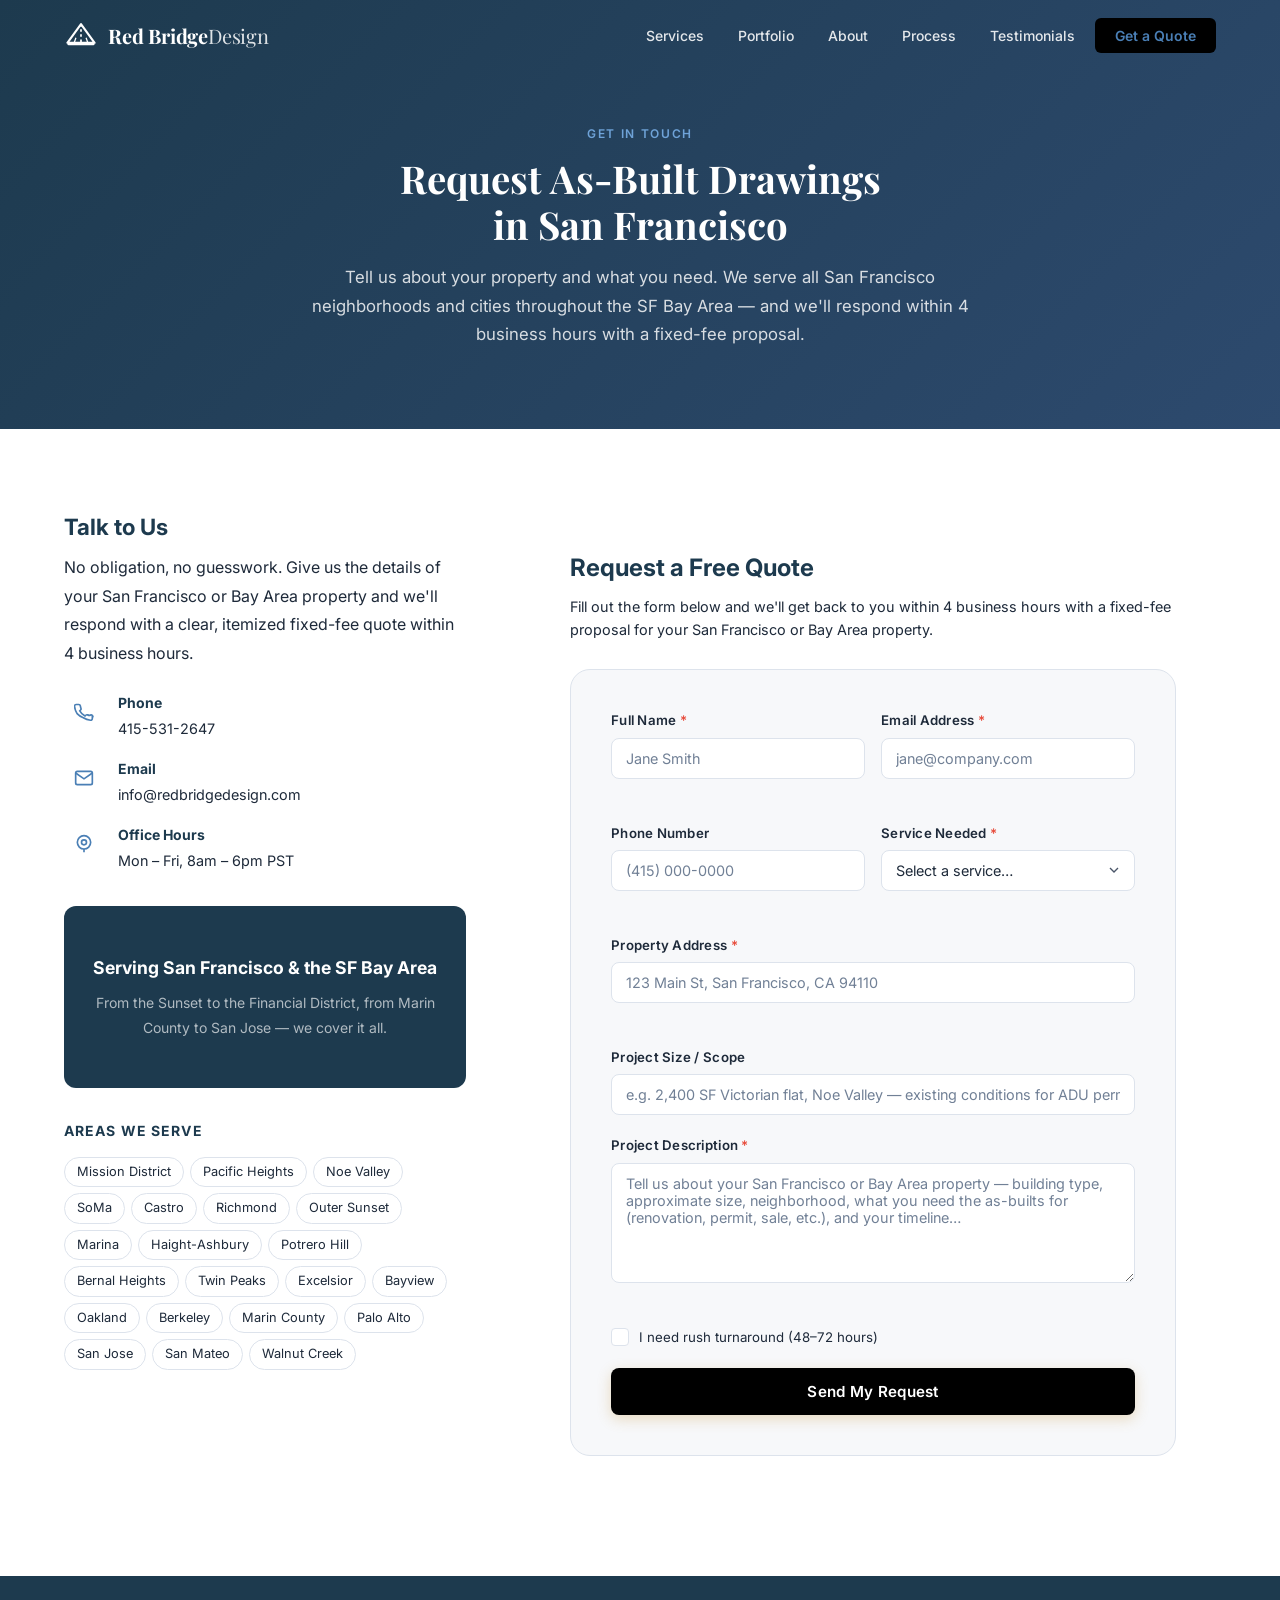
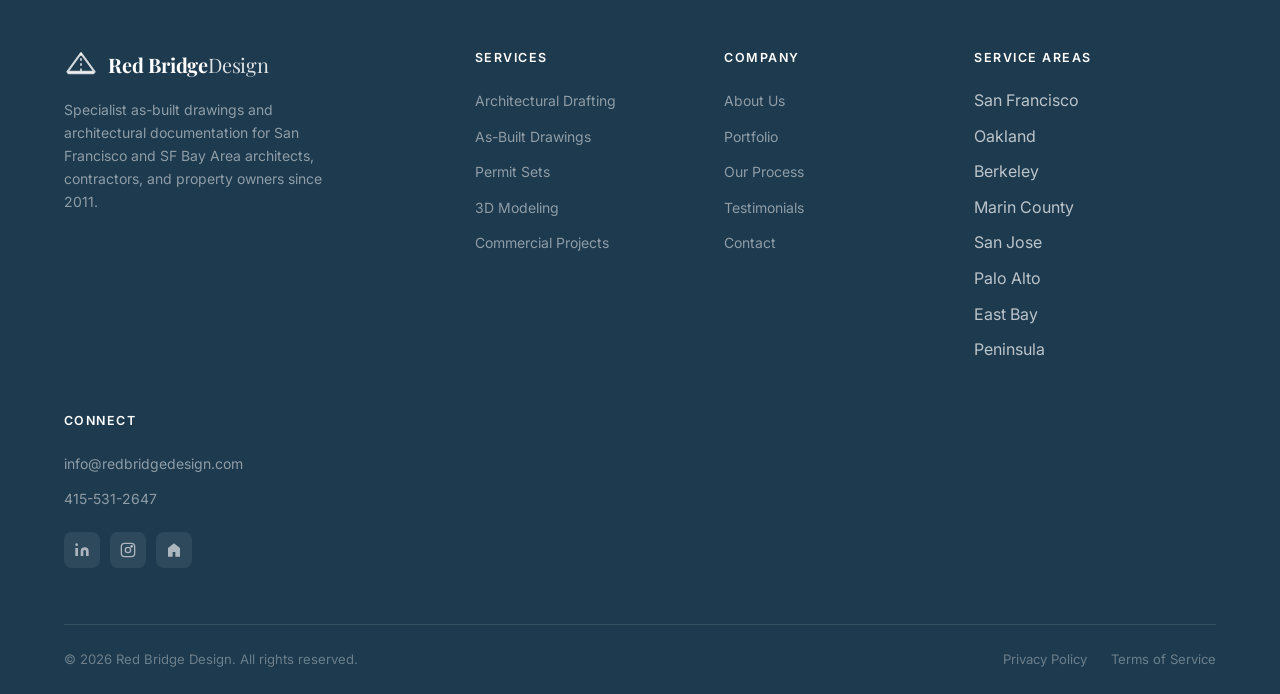
==== commit 21b75dd8: "Add property address to quote form, PDF lightbox zoom, portfolio assets - Quote form: new required P" ====
--- a/contact.html
+++ b/contact.html
@@ -223,6 +223,12 @@
               </div>
 
               <div class="form-group">
+                <label for="property-address">Property Address <span aria-hidden="true">*</span></label>
+                <input type="text" id="property-address" name="property-address" placeholder="123 Main St, San Francisco, CA 94110" required autocomplete="street-address" />
+                <span class="form-error" id="property-address-error" role="alert"></span>
+              </div>
+
+              <div class="form-group">
                 <label for="project-size">Project Size / Scope</label>
                 <input type="text" id="project-size" name="project-size" placeholder="e.g. 2,400 SF Victorian flat, Noe Valley — existing conditions for ADU permit" />
               </div>
--- a/styles.css
+++ b/styles.css
@@ -1329,9 +1329,9 @@
   z-index: 2000;
   background: #0009;
   display: flex;
-  align-items: center;
-  justify-content: center;
-  padding: 32px;
+  align-items: stretch;
+  justify-content: center;
+  padding: 0;
   backdrop-filter: blur(8px);
   animation: fadeIn .25s var(--ease);
 }
@@ -1340,9 +1340,10 @@
 @keyframes fadeIn { from { opacity: 0; } to { opacity: 1; } }
 
 .lightbox__close {
-  position: absolute;
-  top: 20px;
-  right: 24px;
+  position: fixed;
+  top: 16px;
+  right: 20px;
+  z-index: 2100;
   font-size: 2rem;
   color: rgba(255,255,255,.7);
   width: 44px;
@@ -1356,15 +1357,16 @@
 .lightbox__close:hover { color: white; background: rgba(255,255,255,.1); }
 
 .lightbox__content {
-  max-width: 920px;
   width: 100%;
+  height: 100%;
   background: var(--clr-navy);
-  border-radius: var(--radius-lg);
+  border-radius: 0;
   overflow: hidden;
-  box-shadow: var(--shadow-xl);
+  display: flex;
+  flex-direction: column;
   animation: scaleIn .3s var(--ease-out);
 }
-@keyframes scaleIn { from { opacity: 0; transform: scale(.94); } to { opacity: 1; transform: none; } }
+@keyframes scaleIn { from { opacity: 0; transform: scale(.98); } to { opacity: 1; transform: none; } }
 
 /* PDF stage inside lightbox */
 .lightbox__pdf-stage {
@@ -1373,17 +1375,14 @@
   display: flex;
   align-items: center;
   justify-content: center;
-  min-height: 300px;
-  max-height: 55vh;
+  flex: 1;
+  min-height: 0;
   overflow: hidden;
 }
 
 .lightbox__pdf-canvas {
   display: block;
-  max-width: 100%;
-  max-height: 55vh;
-  width: auto;
-  height: auto;
+  flex-shrink: 0;
 }
 
 /* Thumbnail strip */
@@ -1519,7 +1518,29 @@
   transition: background var(--duration) var(--ease), border-color var(--duration) var(--ease);
 }
 .lightbox__pdf-btn:hover { background: rgba(255,255,255,.12); border-color: rgba(255,255,255,.45); }
+.lightbox__pdf-btn:disabled { opacity: 0.32; pointer-events: none; }
 .lightbox__pdf-btn svg { width: 15px; height: 15px; }
+.lightbox__pdf-btn--fit svg { width: 13px; height: 13px; }
+
+/* Zoom controls group */
+.lightbox__pdf-zoom-group {
+  display: flex;
+  align-items: center;
+  gap: 4px;
+  padding-right: 14px;
+  margin-right: 6px;
+  border-right: 1px solid rgba(255,255,255,.12);
+}
+
+.lightbox__zoom-pct {
+  font-size: .75rem;
+  font-family: monospace;
+  color: rgba(255,255,255,.6);
+  min-width: 3em;
+  text-align: center;
+  letter-spacing: .03em;
+  user-select: none;
+}
 
 /* ── 16. BACK TO TOP ── */
 .back-to-top {
